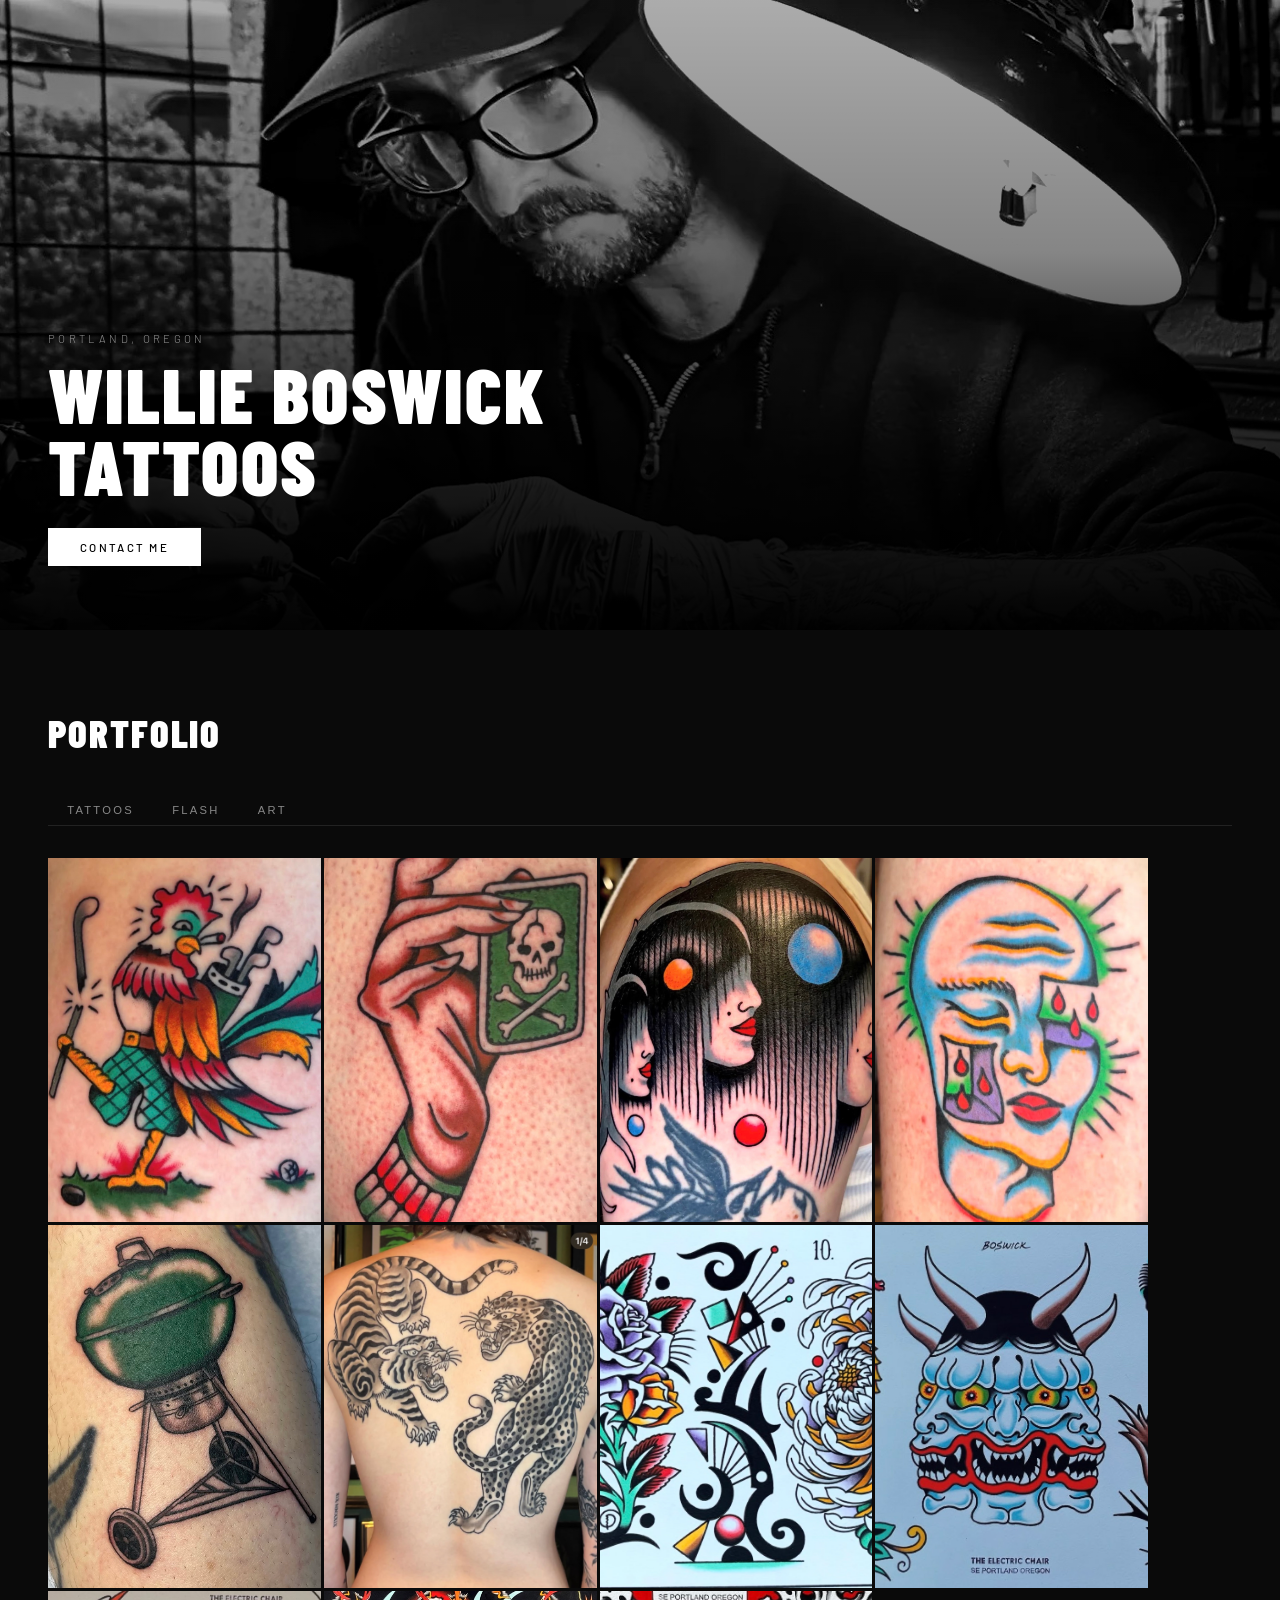
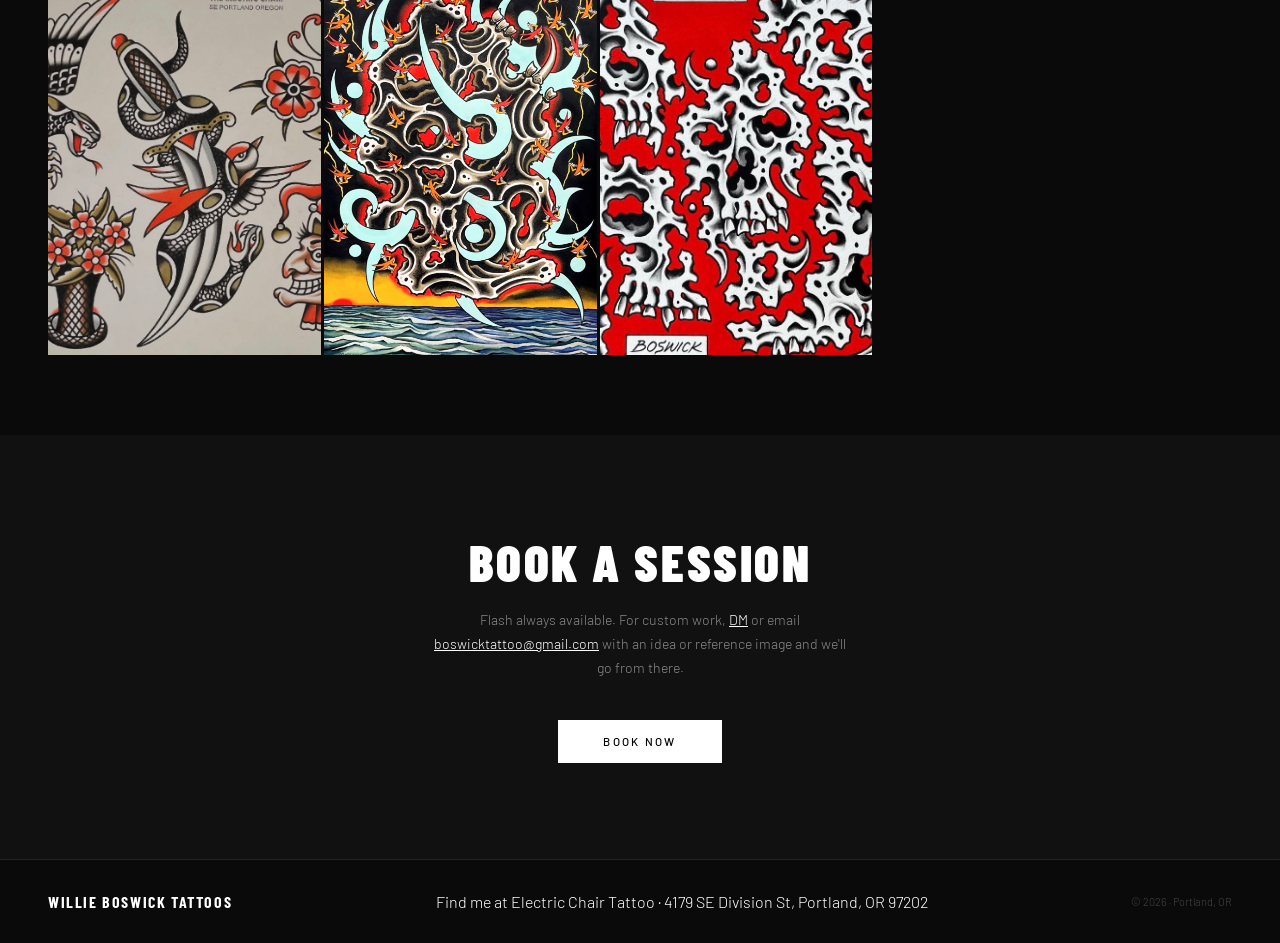
==== index.html @ 75aa9e8d "udpate" ====
<!DOCTYPE html>
<html lang="en">
<head>
  <meta charset="UTF-8"/>
  <meta name="viewport" content="width=device-width, initial-scale=1.0"/>
  <title>Willie Boswick Tattoos</title>
  <link href="https://fonts.googleapis.com/css2?family=Barlow+Condensed:wght@400;700;900&family=Barlow:wght@300;400;500&display=swap" rel="stylesheet"/>
  <link rel="stylesheet" href="css/style.css"/>
</head>
<body>

<!-- HERO -->
<section class="hero">
  <div class="hero-bg">
    <img src="images/hero.jpg" alt="Willie Boswick tattooing"/>
  </div>
  <div class="hero-content">
    <span class="hero-tag">Portland, Oregon</span>
    <h1 class="hero-title">Willie Boswick Tattoos</h1>
    <a href="#booking" class="hero-cta">Contact Me</a>
  </div>
</section>

<!-- GALLERY -->
<section class="gallery-section" id="art">
  <div class="gallery-header">
    <h2>Portfolio</h2>
  </div>
  <div class="gallery-tabs">
    <button class="tab">Tattoos</button>
    <button class="tab">Flash</button>
    <button class="tab">Art</button>
  </div>
  <div class="gallery-grid"></div>
</section>

<!-- BOOKING -->
<section class="booking" id="booking">
  <h2>Book a Session</h2>
  <p>Flash always available. For custom work, <a href="https://ig.me/m/electricchairportland">DM</a> or email <a href="mailto:boswicktattoo@gmail.com">boswicktattoo@gmail.com</a> with an idea or reference image and we'll go from there.</p>
  <a href="mailto:boswicktattoo@gmail.com" class="booking-cta">Book Now</a>
</section>

<footer>
  <div class="footer-logo">Willie Boswick Tattoos</div>
  <div class="footer-address">Find me at Electric Chair Tattoo · 4179 SE Division St, Portland, OR 97202</div>
  <div class="footer-copy">© 2026 · Portland, OR</div>
</footer>

<script src="js/main.js"></script>
</body>
</html>
---- css/style.css ----
*, *::before, *::after { box-sizing: border-box; margin: 0; padding: 0; }

:root {
  --black: #0a0a0a;
  --dark:  #111;
  --ash:   #222;
  --smoke: #888;
  --white: #fff;
}

html { scroll-behavior: smooth; }

body {
  background: var(--black);
  color: var(--white);
  font-family: 'Barlow', sans-serif;
  font-weight: 300;
  overflow-x: hidden;
}

/* HERO */
.hero {
  position: relative;
  height: 70vh; min-height: 580px;
  display: flex; align-items: flex-end;
  padding-bottom: 4rem;
}
.hero-bg { position: absolute; inset: 0; }
.hero-bg img {
  width: 100%; height: 100%; object-fit: cover; object-position: center 20%;
  filter: contrast(1.3) brightness(0.75);
}
.hero-bg::after {
  content: '';
  position: absolute; inset: 0;
  background: linear-gradient(to bottom, rgba(0,0,0,0.1) 0%, rgba(0,0,0,0.3) 40%, rgba(0,0,0,0.85) 75%, rgba(0,0,0,0.98) 100%);
}
.hero-content {
  position: relative; z-index: 2;
  width: 100%; padding: 0 3rem; text-align: left;
  max-width: 780px;
}
.hero-tag {
  font-size: 0.7rem; letter-spacing: 0.3em; text-transform: uppercase;
  color: rgba(255,255,255,0.55); margin-bottom: 0.75rem; display: block;
}
.hero-title {
  font-family: 'Barlow Condensed', sans-serif;
  font-size: clamp(2.5rem, 6vw, 5.5rem);
  font-weight: 900; text-transform: uppercase;
  letter-spacing: 0.03em; line-height: 0.95;
  color: #fff; margin-bottom: 1.6rem;
}
.hero-cta {
  display: inline-block;
  background: #fff; color: #000;
  text-decoration: none; padding: 0.75rem 2rem;
  font-size: 0.72rem; font-weight: 500; letter-spacing: 0.2em; text-transform: uppercase;
  transition: background 0.25s, color 0.25s;
}
.hero-cta:hover { background: var(--ash); color: #fff; }

/* PHOTO STRIP */
.strip {
  display: grid;
  grid-template-columns: repeat(4, 1fr);
  height: 320px; gap: 3px;
}
.strip-cell { overflow: hidden; position: relative; }
.strip-cell img {
  width: 100%; height: 100%; object-fit: cover;
  transition: transform 0.4s ease;
}
.strip-cell:hover img { transform: scale(1.05); }
.strip-cell .ph {
  width: 100%; height: 100%;
  background: var(--ash);
  display: flex; align-items: center; justify-content: center;
  font-size: 0.65rem; letter-spacing: 0.2em; text-transform: uppercase;
  color: var(--smoke);
}

/* ABOUT */
.about {
  display: grid; grid-template-columns: 1fr 1fr;
  min-height: 560px;
}
.about-img { overflow: hidden; }
.about-img img {
  width: 100%; height: 100%; object-fit: cover; object-position: center top;
  filter: contrast(1.2) brightness(0.9);
}
.about-text {
  background: var(--dark);
  padding: 5rem 4rem;
  display: flex; flex-direction: column; justify-content: center;
}
.about-label {
  font-size: 0.65rem; letter-spacing: 0.35em; text-transform: uppercase;
  color: var(--smoke); margin-bottom: 1.2rem;
}
.about-text h2 {
  font-family: 'Barlow Condensed', sans-serif;
  font-size: clamp(2rem, 3.5vw, 3rem);
  font-weight: 700; line-height: 1.1;
  color: #fff; margin-bottom: 1.5rem;
}
.about-text p {
  font-size: 0.9rem; color: var(--smoke); line-height: 1.8; margin-bottom: 2rem;
}
.about-cta {
  display: inline-block; align-self: flex-start;
  border: 1px solid rgba(255,255,255,0.4);
  color: #fff; text-decoration: none;
  padding: 0.75rem 1.8rem;
  font-size: 0.7rem; letter-spacing: 0.2em; text-transform: uppercase;
  transition: background 0.25s, color 0.25s;
}
.about-cta:hover { background: #fff; color: #000; }

/* GALLERY */
.gallery-section { padding: 5rem 3rem; background: var(--black); }
.gallery-header { margin-bottom: 2.5rem; }
.gallery-header h2 {
  font-family: 'Barlow Condensed', sans-serif;
  font-size: clamp(1.8rem, 3vw, 2.5rem);
  font-weight: 900; text-transform: uppercase; letter-spacing: 0.05em;
}
.gallery-tabs {
  display: flex; gap: 0; margin-bottom: 2rem;
  border-bottom: 1px solid var(--ash);
}
.tab {
  padding: 0.5rem 1.2rem;
  font-size: 0.7rem; letter-spacing: 0.2em; text-transform: uppercase;
  color: var(--smoke); cursor: pointer; background: none;
  border: none; border-bottom: 2px solid transparent;
  margin-bottom: -1px; transition: color 0.2s, border-color 0.2s;
}
.tab.active, .tab:hover { color: #fff; border-bottom-color: #fff; }
.gallery-grid {
  display: grid;
  grid-template-columns: repeat(auto-fill, minmax(240px, 1fr));
  gap: 3px; max-width: 1100px;
}
.gallery-card {
  aspect-ratio: 3/4; overflow: hidden; position: relative; cursor: pointer;
  background: var(--ash);
}
.gallery-card img { width: 100%; height: 100%; object-fit: cover; transition: transform 0.4s; }
.gallery-card:hover img { transform: scale(1.04); }
.gallery-card .ph {
  width: 100%; height: 100%; display: flex; align-items: center; justify-content: center;
  flex-direction: column; gap: 0.5rem; opacity: 0.2;
}
.gallery-card .ph span {
  font-size: 0.6rem; letter-spacing: 0.2em; text-transform: uppercase; color: var(--smoke);
}

/* BOOKING */
.booking { padding: 6rem 3rem; background: var(--dark); text-align: center; }
.booking h2 {
  font-family: 'Barlow Condensed', sans-serif;
  font-size: clamp(2rem, 4vw, 3.5rem);
  font-weight: 900; text-transform: uppercase; letter-spacing: 0.05em;
  margin-bottom: 1rem;
}
.booking p {
  font-size: 0.88rem; color: var(--smoke);
  max-width: 420px; margin: 0 auto 2.5rem; line-height: 1.7;
}
.booking-cta {
  display: inline-block; background: #fff; color: #000;
  text-decoration: none; padding: 0.9rem 2.8rem;
  font-size: 0.72rem; font-weight: 500; letter-spacing: 0.2em; text-transform: uppercase;
  transition: background 0.25s, color 0.25s;
}
.booking-cta:hover { background: var(--ash); color: #fff; }
.booking p a { color: var(--white); text-decoration: underline; }
.booking p a:hover { color: var(--smoke); }

/* FOOTER */
footer {
  background: var(--black); border-top: 1px solid var(--ash);
  padding: 2rem 3rem; display: flex; justify-content: space-between; align-items: center;
}
.footer-logo {
  font-family: 'Barlow Condensed', sans-serif;
  font-size: 1rem; font-weight: 700; text-transform: uppercase; letter-spacing: 0.1em;
}
.footer-copy { font-size: 0.68rem; color: #444; }

/* RESPONSIVE */
@media (max-width: 768px) {
  .hero-content { padding: 0 1.5rem; }
  .strip { grid-template-columns: repeat(2, 1fr); height: 260px; }
  .about { grid-template-columns: 1fr; }
  .about-img { height: 300px; }
  .about-text { padding: 3rem 1.5rem; }
  .gallery-section { padding: 3rem 1.5rem; }
  .booking { padding: 4rem 1.5rem; }
  footer { flex-direction: column; gap: 1rem; text-align: center; }
}
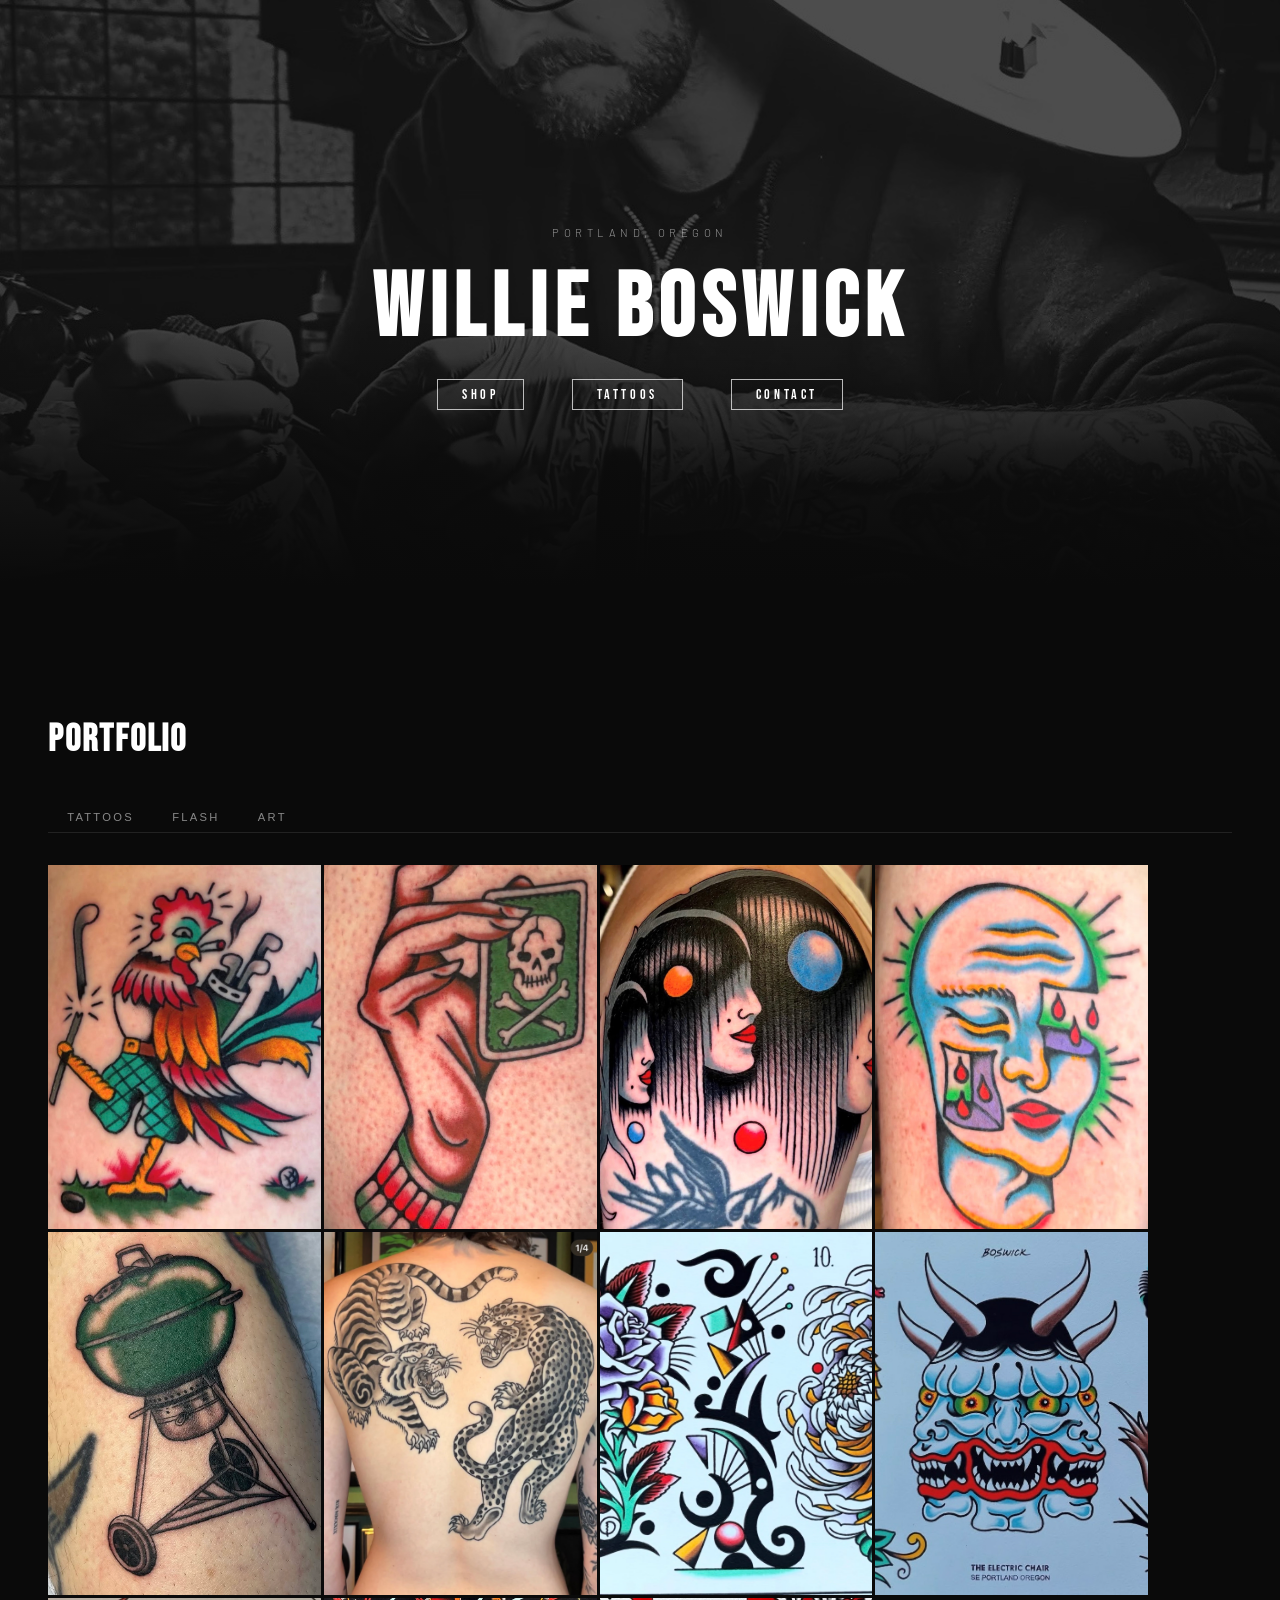
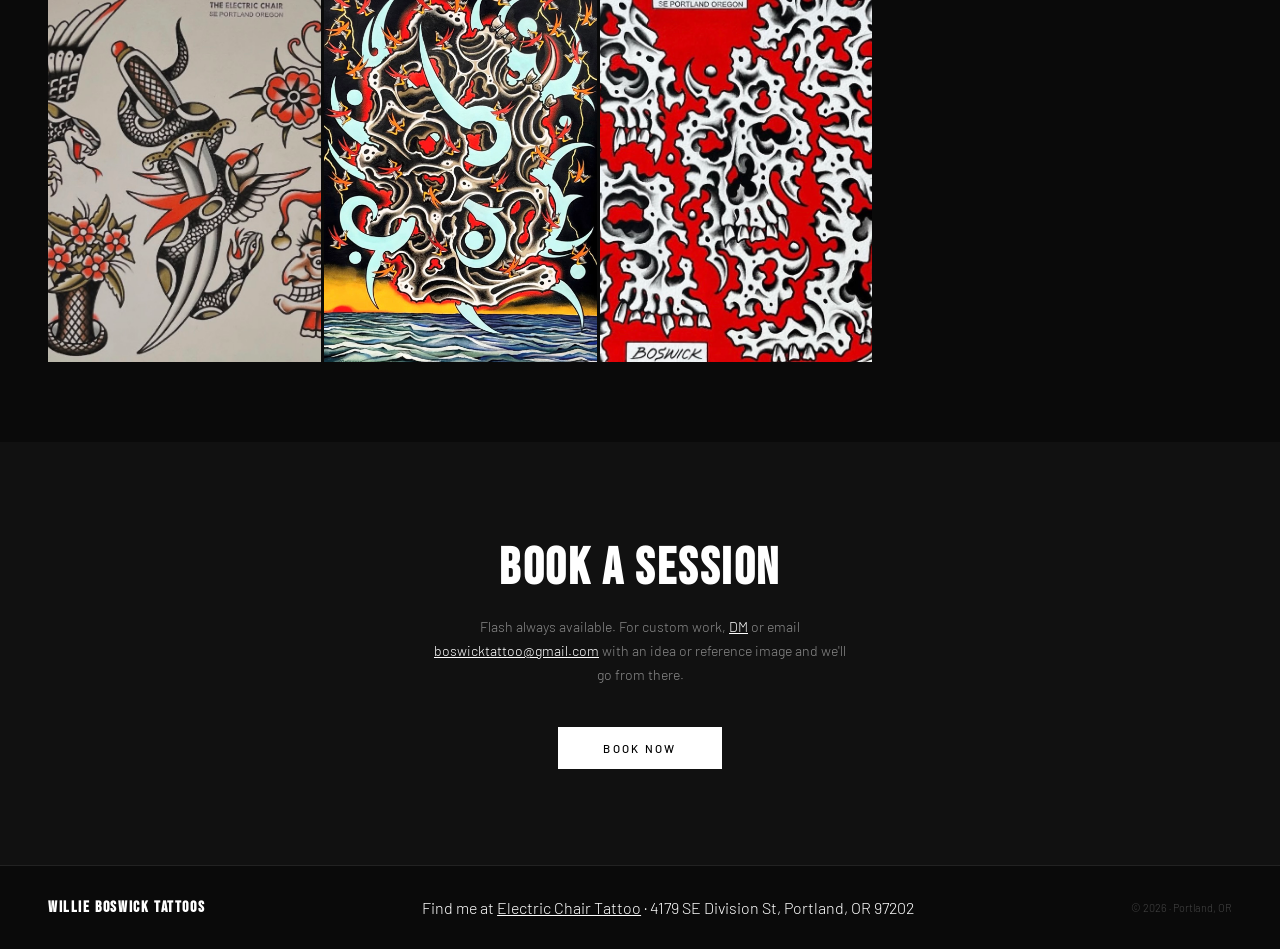
==== commit c39fbd2a: "Updates" ====
--- a/index.html
+++ b/index.html
@@ -4,21 +4,26 @@
   <meta charset="UTF-8"/>
   <meta name="viewport" content="width=device-width, initial-scale=1.0"/>
   <title>Willie Boswick Tattoos</title>
-  <link href="https://fonts.googleapis.com/css2?family=Barlow+Condensed:wght@400;700;900&family=Barlow:wght@300;400;500&display=swap" rel="stylesheet"/>
+<link href="https://fonts.googleapis.com/css2?family=Bebas+Neue&family=Barlow:wght@300;400;500&display=swap" rel="stylesheet"/>
   <link rel="stylesheet" href="css/style.css"/>
+<link href="https://fonts.googleapis.com/css2?family=Big+Shoulders+Display:wght@700;900&family=Barlow:wght@300;400;500&display=swap" rel="stylesheet"/>
 </head>
 <body>
 
 <!-- HERO -->
 <section class="hero">
   <div class="hero-bg">
-    <img src="images/hero.jpg" alt="Willie Boswick tattooing"/>
+    <img src="images/hero2.jpg" alt="Willie Boswick tattooing"/>
   </div>
-  <div class="hero-content">
-    <span class="hero-tag">Portland, Oregon</span>
-    <h1 class="hero-title">Willie Boswick Tattoos</h1>
-    <a href="#booking" class="hero-cta">Contact Me</a>
-  </div>
+<div class="hero-content">
+  <span class="hero-tag">Portland, Oregon</span>
+  <h1 class="hero-title">WILLIE BOSWICK</h1>
+<div class="hero-buttons">
+  <a href="#shop" class="hero-cta">Shop</a>
+  <a href="#art" class="hero-cta">Tattoos</a>
+  <a href="#booking" class="hero-cta">Contact</a>
+</div>
+</div>
 </section>
 
 <!-- GALLERY -->
@@ -37,13 +42,13 @@
 <!-- BOOKING -->
 <section class="booking" id="booking">
   <h2>Book a Session</h2>
-  <p>Flash always available. For custom work, <a href="https://ig.me/m/electricchairportland">DM</a> or email <a href="mailto:boswicktattoo@gmail.com">boswicktattoo@gmail.com</a> with an idea or reference image and we'll go from there.</p>
+  <p>Flash always available. For custom work, <a href="https://ig.me/m/wboswick">DM</a> or email <a href="mailto:boswicktattoo@gmail.com">boswicktattoo@gmail.com</a> with an idea or reference image and we'll go from there.</p>
   <a href="mailto:boswicktattoo@gmail.com" class="booking-cta">Book Now</a>
 </section>
 
 <footer>
   <div class="footer-logo">Willie Boswick Tattoos</div>
-  <div class="footer-address">Find me at Electric Chair Tattoo · 4179 SE Division St, Portland, OR 97202</div>
+  <div class="footer-address">Find me at <a href="https://www.electricchairportland.com">Electric Chair Tattoo</a> · 4179 SE Division St, Portland, OR 97202</div>
   <div class="footer-copy">© 2026 · Portland, OR</div>
 </footer>
 
--- a/css/style.css
+++ b/css/style.css
@@ -21,45 +21,68 @@
 /* HERO */
 .hero {
   position: relative;
-  height: 70vh; min-height: 580px;
-  display: flex; align-items: flex-end;
-  padding-bottom: 4rem;
-}
-.hero-bg { position: absolute; inset: 0; }
+  height: auto;
+  min-height: unset;
+  display: flex;
+  align-items: center;
+  justify-content: center;
+}
+.hero-bg {
+  position: relative;
+  width: 100%;
+}
 .hero-bg img {
-  width: 100%; height: 100%; object-fit: cover; object-position: center 20%;
-  filter: contrast(1.3) brightness(0.75);
+  width: 100%;
+  height: auto;
+  object-fit: unset;
+  display: block;
+  filter: contrast(.75) brightness(0.35);
 }
 .hero-bg::after {
   content: '';
   position: absolute; inset: 0;
-  background: linear-gradient(to bottom, rgba(0,0,0,0.1) 0%, rgba(0,0,0,0.3) 40%, rgba(0,0,0,0.85) 75%, rgba(0,0,0,0.98) 100%);
+  background: linear-gradient(to bottom, rgba(10,10,10,0) 50%, rgba(10,10,10,0.8) 75%, rgba(10,10,10,1) 92%);
 }
 .hero-content {
-  position: relative; z-index: 2;
-  width: 100%; padding: 0 3rem; text-align: left;
-  max-width: 780px;
+  position: absolute;
+  z-index: 2;
+  width: 100%;
+  text-align: center;
+  padding: 0 2rem;
+  background: none;
 }
 .hero-tag {
-  font-size: 0.7rem; letter-spacing: 0.3em; text-transform: uppercase;
-  color: rgba(255,255,255,0.55); margin-bottom: 0.75rem; display: block;
+  font-size: 0.7rem; letter-spacing: 0.4em; text-transform: uppercase;
+  color: rgba(255,255,255,0.55); margin-bottom: 1rem; display: block;
 }
 .hero-title {
-  font-family: 'Barlow Condensed', sans-serif;
-  font-size: clamp(2.5rem, 6vw, 5.5rem);
-  font-weight: 900; text-transform: uppercase;
-  letter-spacing: 0.03em; line-height: 0.95;
-  color: #fff; margin-bottom: 1.6rem;
+  font-family: 'Bebas Neue', sans-serif;
+  font-weight: 900;
+  font-size: clamp(2.75rem, 7vw, 7rem);
+  letter-spacing: 0.08em;
+  color: #fff;
+  margin-bottom: 1rem;
+}
+
+.hero-buttons {
+  display: flex; gap: 3rem; justify-content: center;
 }
 .hero-cta {
   display: inline-block;
-  background: #fff; color: #000;
-  text-decoration: none; padding: 0.75rem 2rem;
-  font-size: 0.72rem; font-weight: 500; letter-spacing: 0.2em; text-transform: uppercase;
+  background: transparent;
+  color: #fff;
+  border: 1px solid rgba(255,255,255,0.7);
+  text-decoration: none;
+  padding: 0.35rem 1.5rem;
+  font-family: 'Bebas Neue', sans-serif;
+  font-size: 0.9rem;
+  letter-spacing: 0.25em;
   transition: background 0.25s, color 0.25s;
 }
-.hero-cta:hover { background: var(--ash); color: #fff; }
-
+.hero-cta:hover {
+  background: #fff;
+  color: #000;
+}
 /* PHOTO STRIP */
 .strip {
   display: grid;
@@ -100,7 +123,7 @@
   color: var(--smoke); margin-bottom: 1.2rem;
 }
 .about-text h2 {
-  font-family: 'Barlow Condensed', sans-serif;
+  font-family: 'Bebas Neue', sans-serif;
   font-size: clamp(2rem, 3.5vw, 3rem);
   font-weight: 700; line-height: 1.1;
   color: #fff; margin-bottom: 1.5rem;
@@ -122,9 +145,9 @@
 .gallery-section { padding: 5rem 3rem; background: var(--black); }
 .gallery-header { margin-bottom: 2.5rem; }
 .gallery-header h2 {
-  font-family: 'Barlow Condensed', sans-serif;
+  font-family: 'Bebas Neue', sans-serif;
   font-size: clamp(1.8rem, 3vw, 2.5rem);
-  font-weight: 900; text-transform: uppercase; letter-spacing: 0.05em;
+letter-spacing: 0.05em;
 }
 .gallery-tabs {
   display: flex; gap: 0; margin-bottom: 2rem;
@@ -160,9 +183,9 @@
 /* BOOKING */
 .booking { padding: 6rem 3rem; background: var(--dark); text-align: center; }
 .booking h2 {
-  font-family: 'Barlow Condensed', sans-serif;
+  font-family: 'Bebas Neue', sans-serif;
   font-size: clamp(2rem, 4vw, 3.5rem);
-  font-weight: 900; text-transform: uppercase; letter-spacing: 0.05em;
+letter-spacing: 0.05em;
   margin-bottom: 1rem;
 }
 .booking p {
@@ -185,11 +208,11 @@
   padding: 2rem 3rem; display: flex; justify-content: space-between; align-items: center;
 }
 .footer-logo {
-  font-family: 'Barlow Condensed', sans-serif;
+  font-family: 'Bebas Neue', sans-serif;
   font-size: 1rem; font-weight: 700; text-transform: uppercase; letter-spacing: 0.1em;
 }
 .footer-copy { font-size: 0.68rem; color: #444; }
-
+a { color: var(--white); text-decoration: underline; }
 /* RESPONSIVE */
 @media (max-width: 768px) {
   .hero-content { padding: 0 1.5rem; }
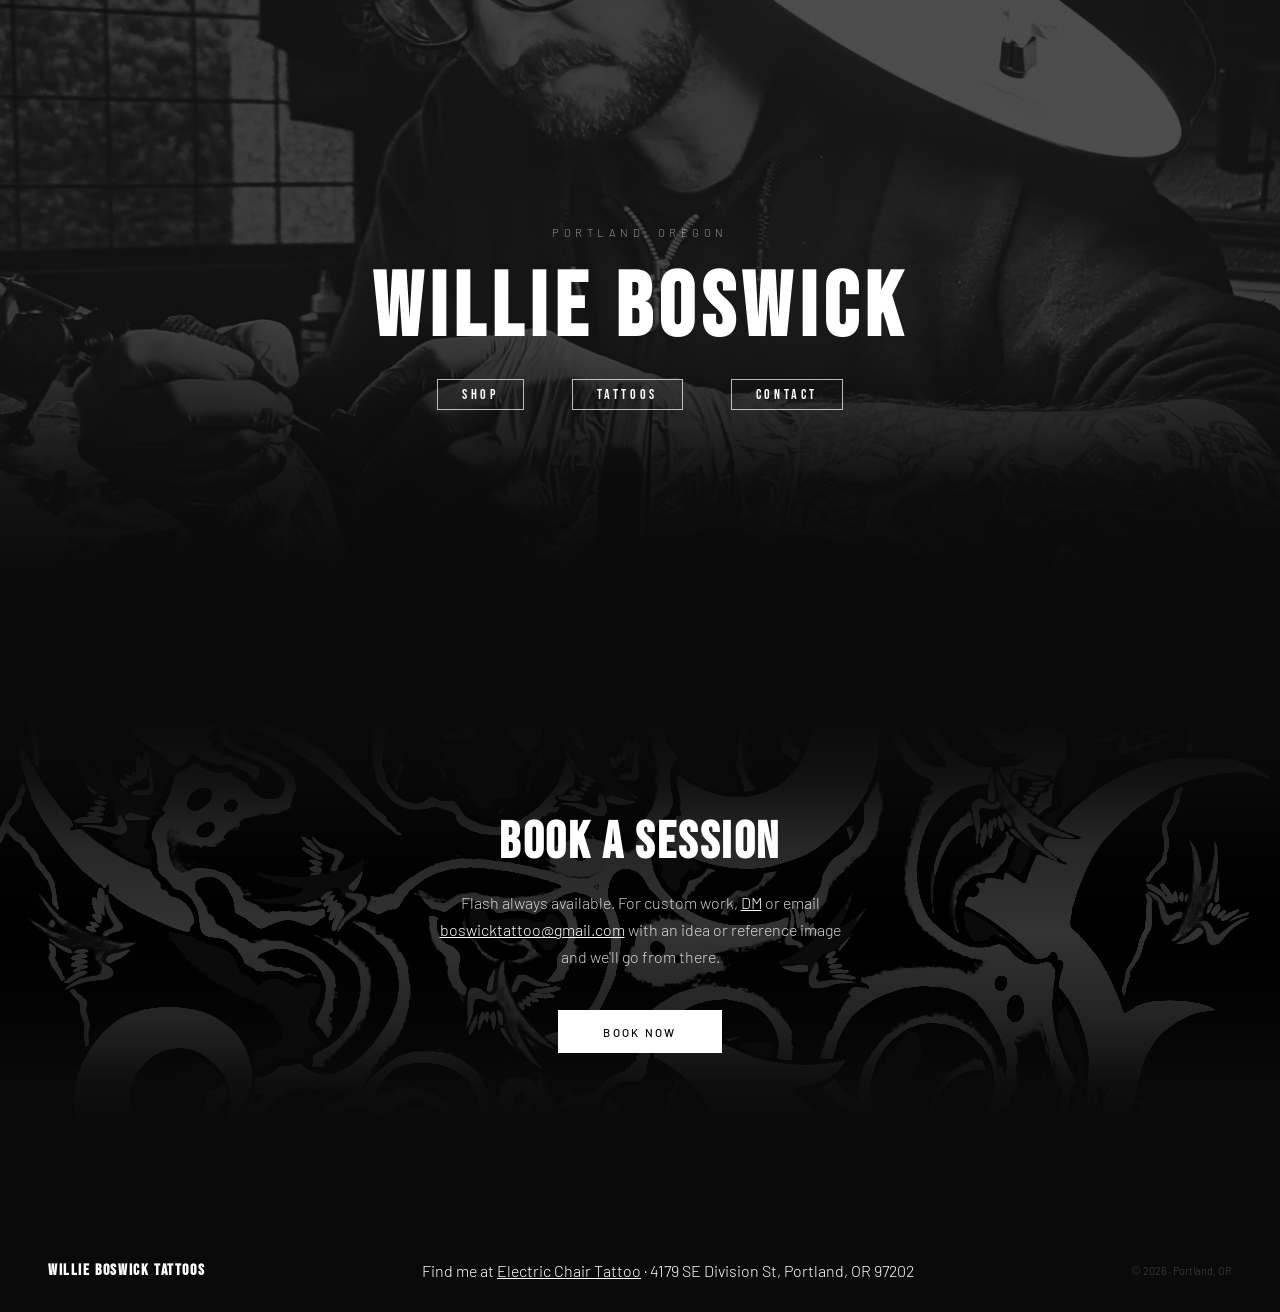
==== commit 44b174a2: "Updates" ====
--- a/index.html
+++ b/index.html
@@ -4,45 +4,31 @@
   <meta charset="UTF-8"/>
   <meta name="viewport" content="width=device-width, initial-scale=1.0"/>
   <title>Willie Boswick Tattoos</title>
-<link href="https://fonts.googleapis.com/css2?family=Bebas+Neue&family=Barlow:wght@300;400;500&display=swap" rel="stylesheet"/>
+  <link href="https://fonts.googleapis.com/css2?family=Bebas+Neue&family=Barlow:wght@300;400;500&display=swap" rel="stylesheet"/>
   <link rel="stylesheet" href="css/style.css"/>
-<link href="https://fonts.googleapis.com/css2?family=Big+Shoulders+Display:wght@700;900&family=Barlow:wght@300;400;500&display=swap" rel="stylesheet"/>
 </head>
 <body>
 
 <!-- HERO -->
 <section class="hero">
   <div class="hero-bg">
-    <img src="images/hero2.jpg" alt="Willie Boswick tattooing"/>
+<img src="images/hero2.jpg" alt="Willie Boswick tattooing a client"/>
   </div>
-<div class="hero-content">
-  <span class="hero-tag">Portland, Oregon</span>
-  <h1 class="hero-title">WILLIE BOSWICK</h1>
-<div class="hero-buttons">
-  <a href="#shop" class="hero-cta">Shop</a>
-  <a href="#art" class="hero-cta">Tattoos</a>
-  <a href="#booking" class="hero-cta">Contact</a>
-</div>
-</div>
-</section>
-
-<!-- GALLERY -->
-<section class="gallery-section" id="art">
-  <div class="gallery-header">
-    <h2>Portfolio</h2>
+  <div class="hero-content">
+    <span class="hero-tag">Portland, Oregon</span>
+    <h1 class="hero-title">WILLIE BOSWICK</h1>
+    <div class="hero-buttons">
+      <a href="shop.html" class="hero-cta">Shop</a>
+      <a href="tattoos.html" class="hero-cta">Tattoos</a>
+      <a href="#booking" class="hero-cta">Contact</a>
+    </div>
   </div>
-  <div class="gallery-tabs">
-    <button class="tab">Tattoos</button>
-    <button class="tab">Flash</button>
-    <button class="tab">Art</button>
-  </div>
-  <div class="gallery-grid"></div>
 </section>
 
 <!-- BOOKING -->
 <section class="booking" id="booking">
   <h2>Book a Session</h2>
-  <p>Flash always available. For custom work, <a href="https://ig.me/m/wboswick">DM</a> or email <a href="mailto:boswicktattoo@gmail.com">boswicktattoo@gmail.com</a> with an idea or reference image and we'll go from there.</p>
+  <p>Flash always available. For custom work, <a href="https://ig.me/m/wboswick" aria-label="DM on Instagram">DM</a> or email <a href="mailto:boswicktattoo@gmail.com">boswicktattoo@gmail.com</a> with an idea or reference image and we'll go from there.</p>
   <a href="mailto:boswicktattoo@gmail.com" class="booking-cta">Book Now</a>
 </section>
 
--- a/css/style.css
+++ b/css/style.css
@@ -155,7 +155,7 @@
 }
 .tab {
   padding: 0.5rem 1.2rem;
-  font-size: 0.7rem; letter-spacing: 0.2em; text-transform: uppercase;
+  font-size: 2rem; letter-spacing: 0.2em; text-transform: uppercase;
   color: var(--smoke); cursor: pointer; background: none;
   border: none; border-bottom: 2px solid transparent;
   margin-bottom: -1px; transition: color 0.2s, border-color 0.2s;
@@ -181,7 +181,32 @@
 }
 
 /* BOOKING */
-.booking { padding: 6rem 3rem; background: var(--dark); text-align: center; }
+.booking {
+  margin-top: 5rem;
+  margin-bottom: 5rem;
+  padding: 6rem 3rem;
+  text-align: center;
+  position: relative;
+}
+.booking::after {
+  content: '';
+  position: absolute; inset: 0;
+background: url('../images/art/art1.jpg') center center / cover no-repeat;
+  filter: contrast(10) brightness(0.2) saturate(0);
+  z-index: 0;
+}
+.booking::before {
+  content: '';
+  position: absolute; inset: 0;
+  z-index: 1;
+  background: linear-gradient(to bottom, rgba(10,10,10,1) 0%, rgba(10,10,10,0.8) 15%, rgba(10,10,10,0.3) 30%, rgba(10,10,10,0) 50%, rgba(10,10,10,0.4) 70%, rgba(10,10,10,0.9) 85%, rgba(10,10,10,1) 95%);
+}
+.booking h2,
+.booking p,
+.booking a {
+  position: relative;
+  z-index: 2;
+}
 .booking h2 {
   font-family: 'Bebas Neue', sans-serif;
   font-size: clamp(2rem, 4vw, 3.5rem);
@@ -189,7 +214,7 @@
   margin-bottom: 1rem;
 }
 .booking p {
-  font-size: 0.88rem; color: var(--smoke);
+  font-size: 1rem;  color: rgba(255,255,255,0.8);
   max-width: 420px; margin: 0 auto 2.5rem; line-height: 1.7;
 }
 .booking-cta {
@@ -204,7 +229,7 @@
 
 /* FOOTER */
 footer {
-  background: var(--black); border-top: 1px solid var(--ash);
+  background: var(--black);
   padding: 2rem 3rem; display: flex; justify-content: space-between; align-items: center;
 }
 .footer-logo {
@@ -223,4 +248,93 @@
   .gallery-section { padding: 3rem 1.5rem; }
   .booking { padding: 4rem 1.5rem; }
   footer { flex-direction: column; gap: 1rem; text-align: center; }
-}+}
+
+.page-nav {
+  display: flex;
+  justify-content: space-between;
+  align-items: center;
+  padding: 1.5rem 3rem;
+  background: var(--black);
+  border-bottom: 1px solid var(--ash);
+}
+.nav-logo {
+  font-family: 'Bebas Neue', sans-serif;
+  font-size: 1.2rem;
+  letter-spacing: 0.1em;
+  color: #fff;
+  text-decoration: none;
+}
+.nav-links {
+  display: flex;
+  gap: 2rem;
+}
+.nav-links a {
+  font-size: 0.7rem;
+  letter-spacing: 0.2em;
+  text-transform: uppercase;
+  color: var(--smoke);
+  text-decoration: none;
+  transition: color 0.2s;
+}
+.nav-links a:hover { color: #fff; }
+.shop-section { padding: 5rem 3rem; background: var(--black); }
+.shop-header { margin-bottom: 2.5rem; }
+.shop-header h2 {
+  font-family: 'Bebas Neue', sans-serif;
+  font-size: clamp(1.8rem, 3vw, 2.5rem);
+  letter-spacing: 0.05em;
+}
+.shop-grid {
+  display: grid;
+  grid-template-columns: repeat(auto-fill, minmax(240px, 1fr));
+  gap: 2rem; max-width: 1100px;
+}
+.shop-card {
+  cursor: pointer; background: var(--ash);
+  transition: transform 0.2s;
+}
+.shop-card:hover { transform: translateY(-4px); }
+.shop-img { aspect-ratio: 1/1; overflow: hidden; }
+.shop-img img { width: 100%; height: 100%; object-fit: cover; transition: transform 0.4s; }
+.shop-card:hover .shop-img img { transform: scale(1.04); }
+.shop-info {
+  padding: 1rem;
+  display: flex; justify-content: space-between; align-items: center;
+}
+.shop-name { font-size: 0.85rem; color: #fff; }
+.shop-price { font-size: 0.85rem; color: var(--smoke); }
+
+/* MODAL */
+.modal-overlay {
+  display: none;
+  position: fixed; inset: 0;
+  background: rgba(0,0,0,0.85);
+  z-index: 100;
+  align-items: center; justify-content: center;
+}
+.modal-box {
+  background: var(--dark);
+  max-width: 500px; width: 90%;
+  position: relative;
+}
+.modal-close {
+  position: absolute; top: 1rem; right: 1rem;
+  background: none; border: none; color: #fff;
+  font-size: 1rem; cursor: pointer;
+}
+.modal-img { width: 100%; display: block; }
+.modal-details { padding: 1.5rem; }
+.modal-details h3 {
+  font-family: 'Bebas Neue', sans-serif;
+  font-size: 1.5rem; letter-spacing: 0.05em;
+  margin-bottom: 0.5rem;
+}
+.modal-details p { color: var(--smoke); font-size: 0.9rem; margin-bottom: 1.5rem; }
+.modal-buy {
+  display: inline-block; background: #fff; color: #000;
+  text-decoration: none; padding: 0.6rem 2rem;
+  font-size: 0.72rem; font-weight: 500; letter-spacing: 0.2em; text-transform: uppercase;
+  transition: background 0.25s, color 0.25s;
+}
+.modal-buy:hover { background: var(--ash); color: #fff; }
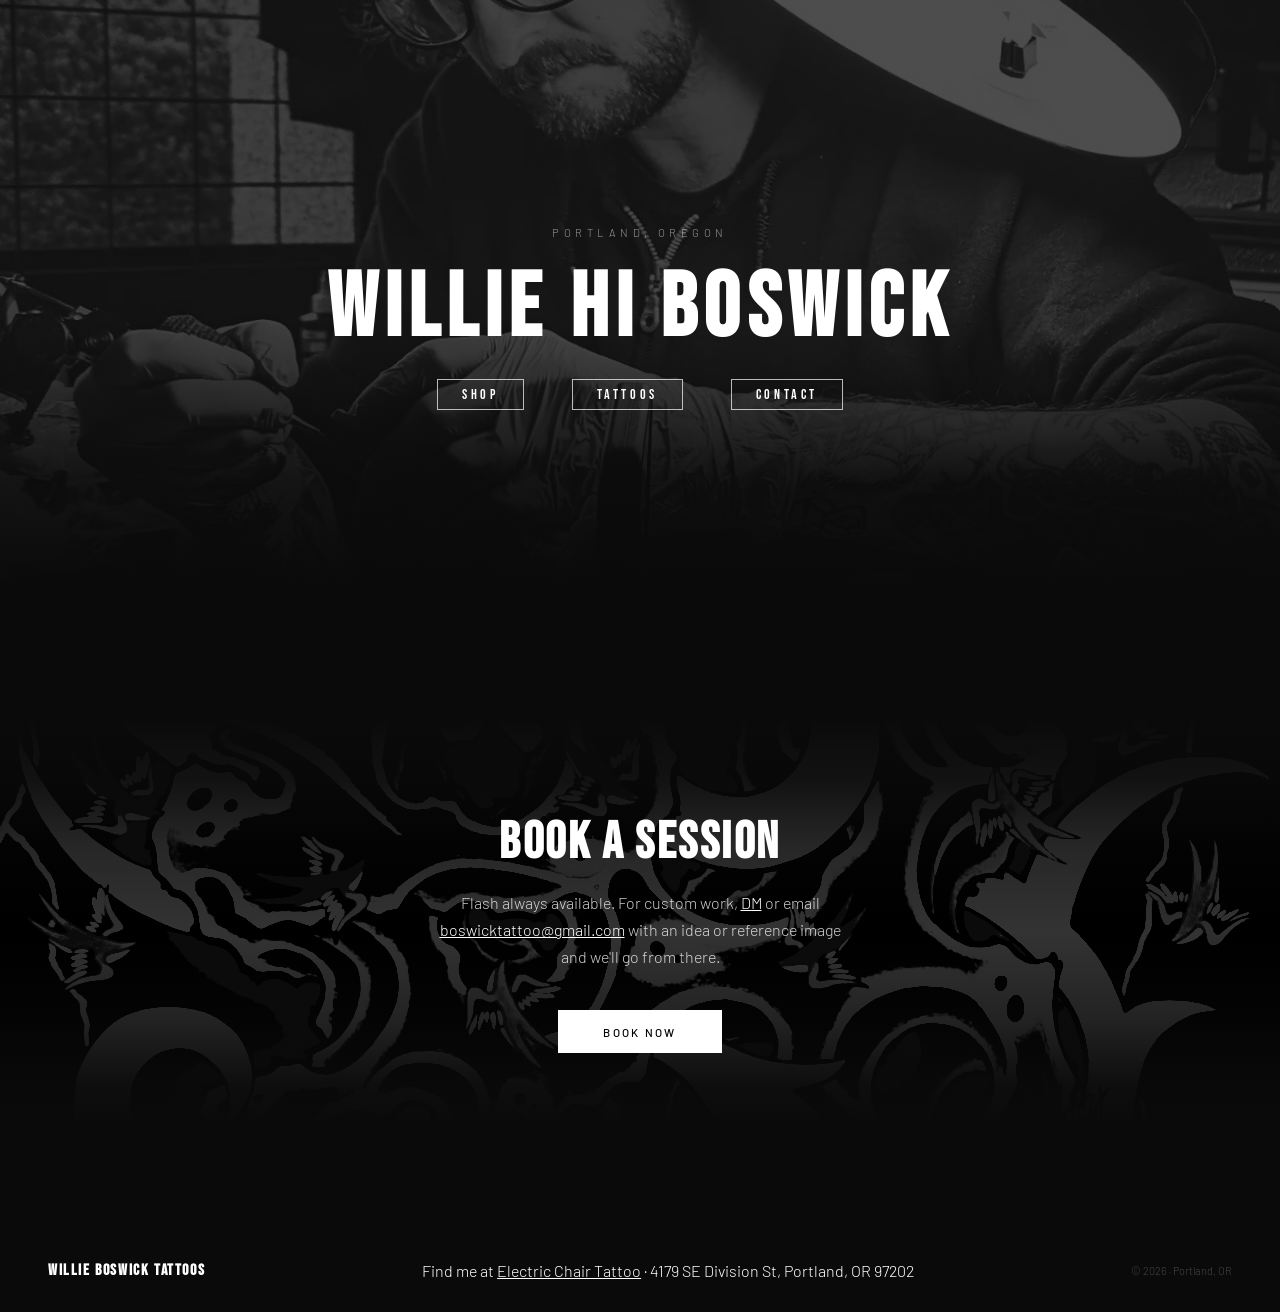
==== commit 3576524f: "update" ====
--- a/index.html
+++ b/index.html
@@ -16,7 +16,7 @@
   </div>
   <div class="hero-content">
     <span class="hero-tag">Portland, Oregon</span>
-    <h1 class="hero-title">WILLIE BOSWICK</h1>
+    <h1 class="hero-title">WILLIE hi BOSWICK</h1>
     <div class="hero-buttons">
       <a href="shop.html" class="hero-cta">Shop</a>
       <a href="tattoos.html" class="hero-cta">Tattoos</a>
--- a/css/style.css
+++ b/css/style.css
@@ -240,14 +240,29 @@
 a { color: var(--white); text-decoration: underline; }
 /* RESPONSIVE */
 @media (max-width: 768px) {
-  .hero-content { padding: 0 1.5rem; }
+ .hero-content { padding: 0 1.5rem; padding-top:10rem }
   .strip { grid-template-columns: repeat(2, 1fr); height: 260px; }
   .about { grid-template-columns: 1fr; }
   .about-img { height: 300px; }
   .about-text { padding: 3rem 1.5rem; }
   .gallery-section { padding: 3rem 1.5rem; }
-  .booking { padding: 4rem 1.5rem; }
+  .booking { padding: 4rem 1.5rem;margin-bottom:1rem;margin-top:1rem;} 
   footer { flex-direction: column; gap: 1rem; text-align: center; }
+    .hero-bg img {
+    min-height: 80vh;
+    object-fit: cover;
+  }
+    .hero-bg::after {
+    background: linear-gradient(to bottom, rgba(10,10,10,0) 70%, rgba(10,10,10,0.8) 88%, rgba(10,10,10,1) 98%);
+  }
+    .hero-buttons {
+    flex-direction: column;
+    align-items: center;
+    gap: 1rem;
+  }
+  .booking {
+    padding: 8rem 1.5rem;
+  }
 }
 
 .page-nav {
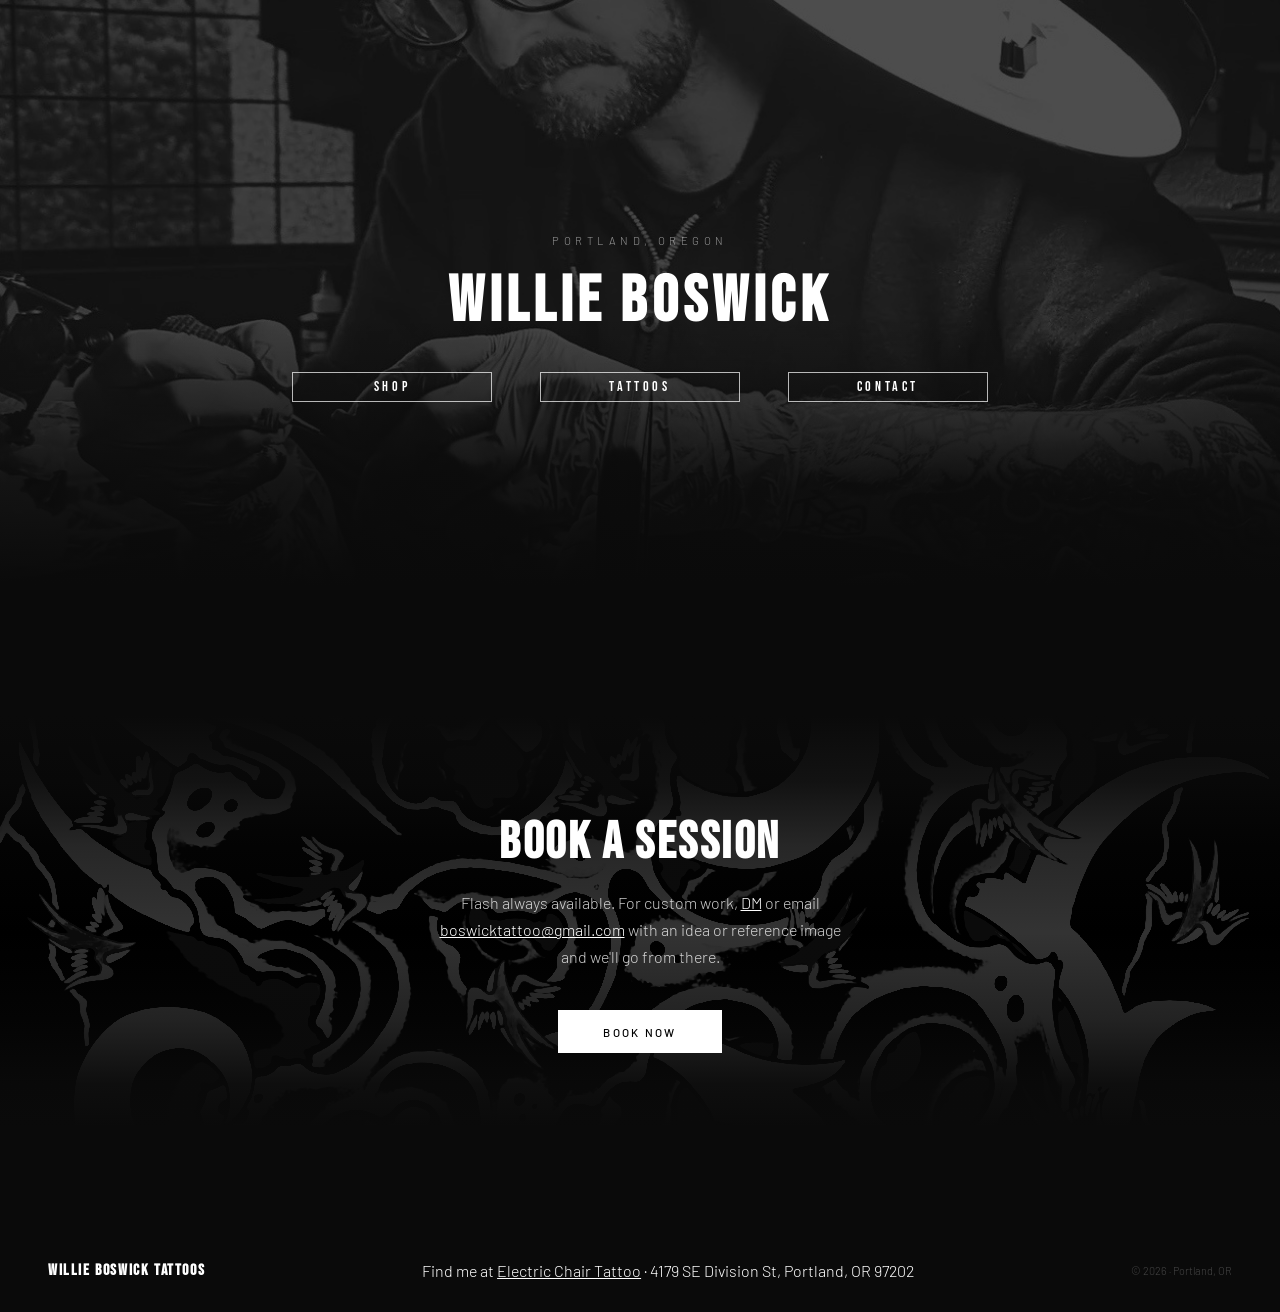
==== commit b88edd10: "updates" ====
--- a/index.html
+++ b/index.html
@@ -16,7 +16,7 @@
   </div>
   <div class="hero-content">
     <span class="hero-tag">Portland, Oregon</span>
-    <h1 class="hero-title">WILLIE hi BOSWICK</h1>
+    <h1 class="hero-title">WILLIE BOSWICK</h1>
     <div class="hero-buttons">
       <a href="shop.html" class="hero-cta">Shop</a>
       <a href="tattoos.html" class="hero-cta">Tattoos</a>
--- a/css/style.css
+++ b/css/style.css
@@ -58,10 +58,10 @@
 .hero-title {
   font-family: 'Bebas Neue', sans-serif;
   font-weight: 900;
-  font-size: clamp(2.75rem, 7vw, 7rem);
+  font-size: clamp(4rem, 5vw, 7rem);
   letter-spacing: 0.08em;
   color: #fff;
-  margin-bottom: 1rem;
+  margin-bottom: 2rem;
 }
 
 .hero-buttons {
@@ -77,6 +77,8 @@
   font-family: 'Bebas Neue', sans-serif;
   font-size: 0.9rem;
   letter-spacing: 0.25em;
+    width: 200px;
+
   transition: background 0.25s, color 0.25s;
 }
 .hero-cta:hover {
@@ -263,6 +265,22 @@
   .booking {
     padding: 8rem 1.5rem;
   }
+  .gallery-tabs {
+    display: flex;
+    flex-direction: column;
+  }
+  .tab {
+    flex: 1;
+    width: 100%;
+    box-sizing: border-box;
+    font-size: 1.2rem;
+    padding: 0.8rem 1.2rem;
+    text-align: center;
+  }
+    .hero-cta {
+    width: 200px;
+    text-align: center;
+  }
 }
 
 .page-nav {
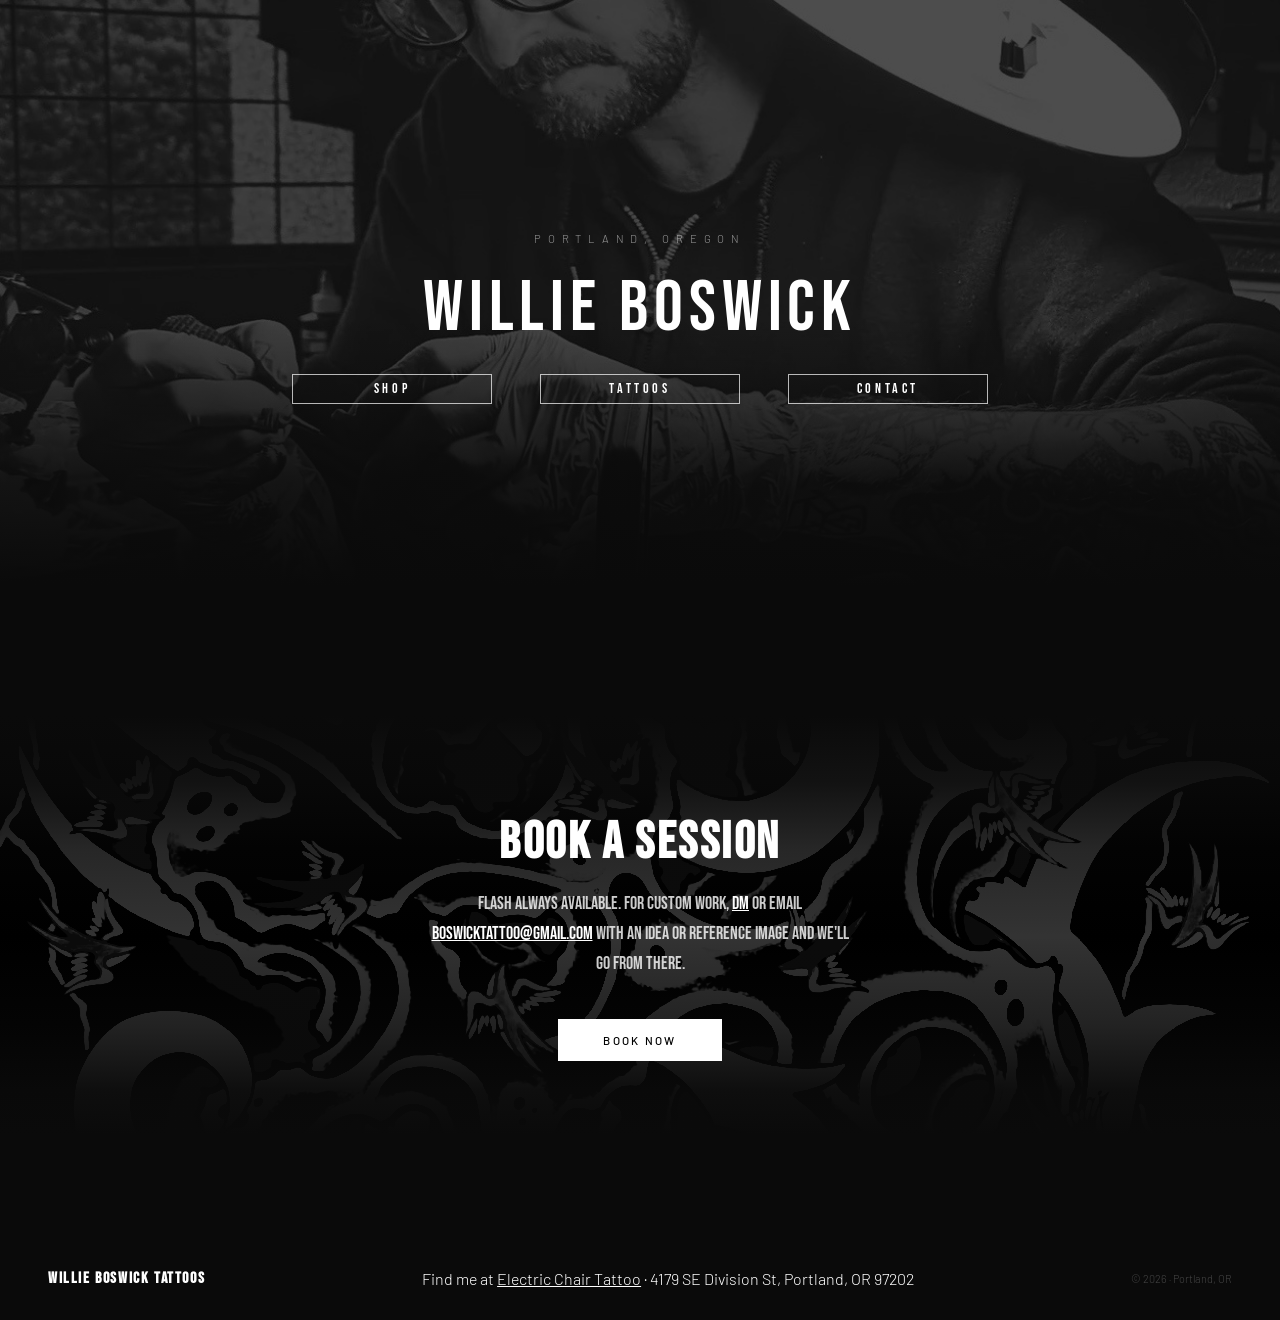
==== commit 6bdd4c47: "updates" ====
--- a/index.html
+++ b/index.html
@@ -12,7 +12,7 @@
 <!-- HERO -->
 <section class="hero">
   <div class="hero-bg">
-<img src="images/hero2.jpg" alt="Willie Boswick tattooing a client"/>
+<img src="images/site/hero2.jpg" alt="Willie Boswick tattooing a client"/>
   </div>
   <div class="hero-content">
     <span class="hero-tag">Portland, Oregon</span>
--- a/css/style.css
+++ b/css/style.css
@@ -52,13 +52,14 @@
   background: none;
 }
 .hero-tag {
-  font-size: 0.7rem; letter-spacing: 0.4em; text-transform: uppercase;
-  color: rgba(255,255,255,0.55); margin-bottom: 1rem; display: block;
+  font-size: 0.7rem; letter-spacing: 0.6em; text-transform: uppercase;
+  color: rgba(255,255,255,0.55); margin-bottom: 2rem; display: block;
 }
 .hero-title {
   font-family: 'Bebas Neue', sans-serif;
-  font-weight: 900;
-  font-size: clamp(4rem, 5vw, 7rem);
+  font-weight: 400;
+  line-height: 0.9;
+  font-size: clamp(4.5rem, 5vw, 9rem);
   letter-spacing: 0.08em;
   color: #fff;
   margin-bottom: 2rem;
@@ -193,7 +194,7 @@
 .booking::after {
   content: '';
   position: absolute; inset: 0;
-background: url('../images/art/art1.jpg') center center / cover no-repeat;
+background: url('../images/site/art1.jpg') center center / cover no-repeat;
   filter: contrast(10) brightness(0.2) saturate(0);
   z-index: 0;
 }
@@ -216,7 +217,9 @@
   margin-bottom: 1rem;
 }
 .booking p {
-  font-size: 1rem;  color: rgba(255,255,255,0.8);
+  font-family: 'Bebas Neue', sans-serif;
+  font-size: 1.1rem;  color: rgba(255,255,255,0.8);
+  font-weight: 400;
   max-width: 420px; margin: 0 auto 2.5rem; line-height: 1.7;
 }
 .booking-cta {
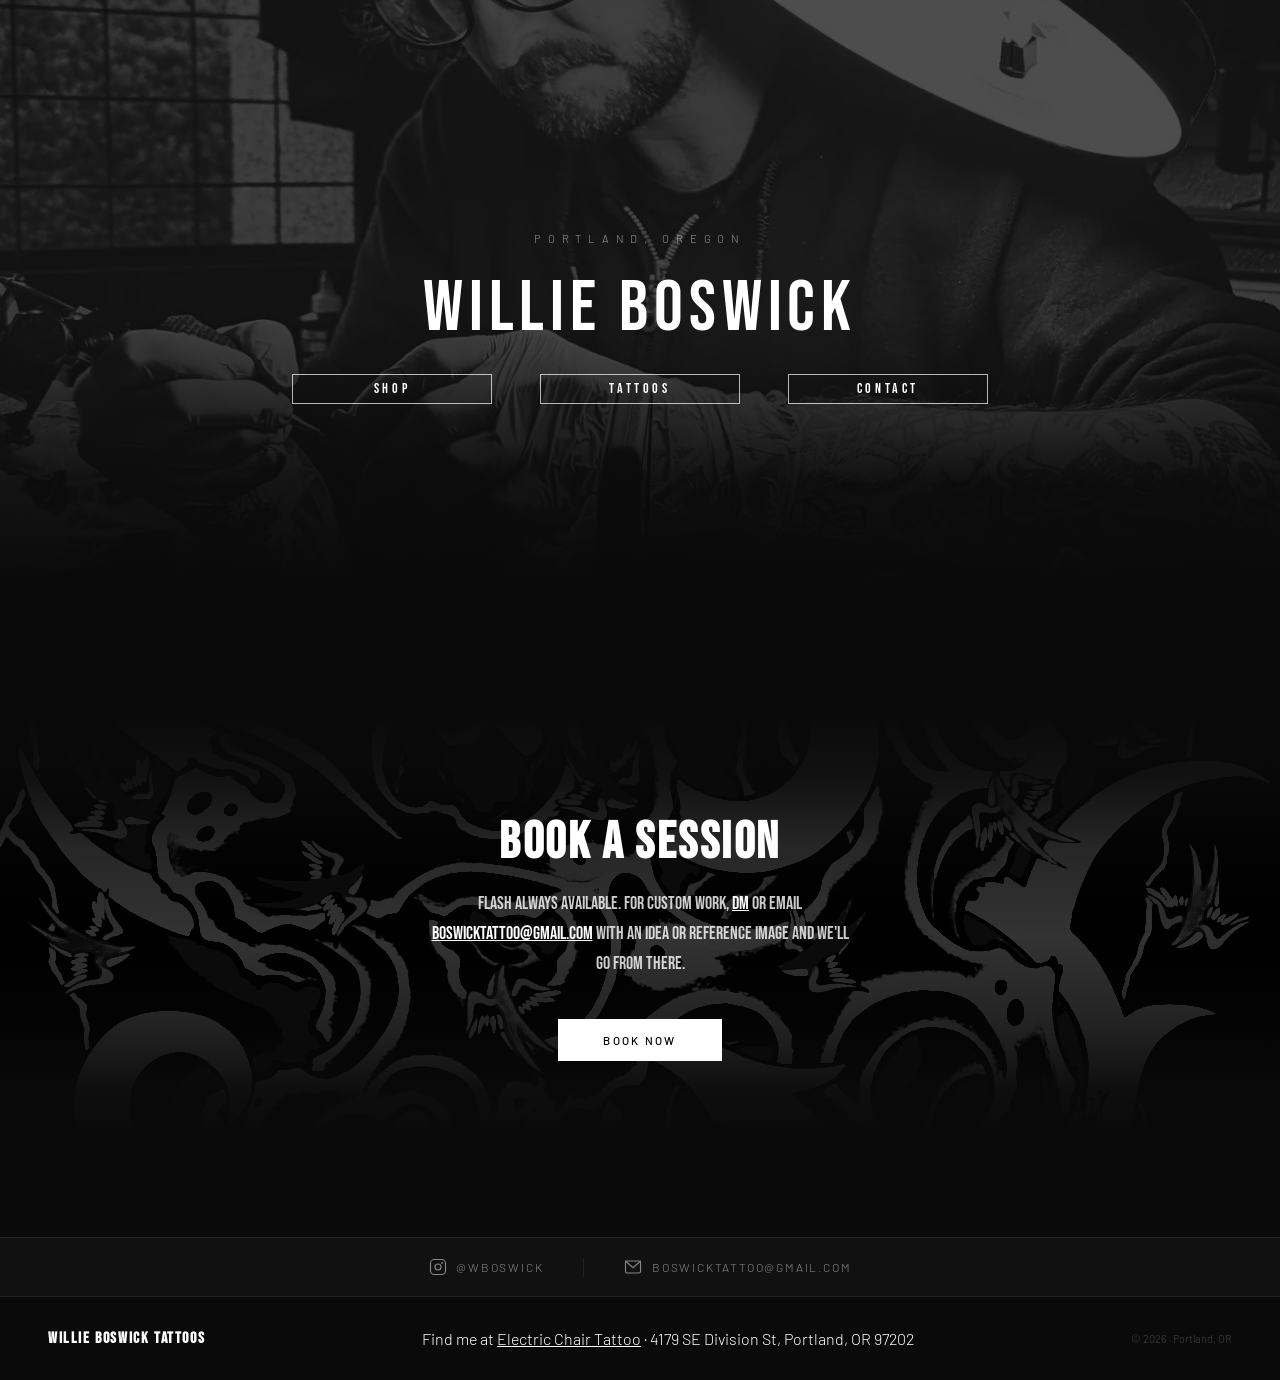
==== commit 061b250c: "footer" ====
--- a/index.html
+++ b/index.html
@@ -31,7 +31,25 @@
   <p>Flash always available. For custom work, <a href="https://ig.me/m/wboswick" aria-label="DM on Instagram">DM</a> or email <a href="mailto:boswicktattoo@gmail.com">boswicktattoo@gmail.com</a> with an idea or reference image and we'll go from there.</p>
   <a href="mailto:boswicktattoo@gmail.com" class="booking-cta">Book Now</a>
 </section>
-
+<!-- CONTACT BAR -->
+<div class="contact-bar">
+  <a href="https://www.instagram.com/wboswick" target="_blank" class="contact-bar-item">
+    <svg xmlns="http://www.w3.org/2000/svg" width="18" height="18" viewBox="0 0 24 24" fill="none" stroke="currentColor" stroke-width="1.5" stroke-linecap="round" stroke-linejoin="round">
+      <rect x="2" y="2" width="20" height="20" rx="5" ry="5"/>
+      <circle cx="12" cy="12" r="4"/>
+      <circle cx="17.5" cy="6.5" r="0.5" fill="currentColor"/>
+    </svg>
+    <span>@wboswick</span>
+  </a>
+  <div class="contact-bar-divider"></div>
+  <a href="mailto:boswicktattoo@gmail.com" class="contact-bar-item">
+    <svg xmlns="http://www.w3.org/2000/svg" width="18" height="18" viewBox="0 0 24 24" fill="none" stroke="currentColor" stroke-width="1.5" stroke-linecap="round" stroke-linejoin="round">
+      <rect x="2" y="4" width="20" height="16" rx="2"/>
+      <polyline points="2,4 12,13 22,4"/>
+    </svg>
+    <span>boswicktattoo@gmail.com</span>
+  </a>
+</div>
 <footer>
   <div class="footer-logo">Willie Boswick Tattoos</div>
   <div class="footer-address">Find me at <a href="https://www.electricchairportland.com">Electric Chair Tattoo</a> · 4179 SE Division St, Portland, OR 97202</div>
--- a/css/style.css
+++ b/css/style.css
@@ -145,44 +145,77 @@
 .about-cta:hover { background: #fff; color: #000; }
 
 /* GALLERY */
-.gallery-section { padding: 5rem 3rem; background: var(--black); }
 .gallery-header { margin-bottom: 2.5rem; }
 .gallery-header h2 {
   font-family: 'Bebas Neue', sans-serif;
   font-size: clamp(1.8rem, 3vw, 2.5rem);
 letter-spacing: 0.05em;
 }
+
+.tab.active, .tab:hover { color: #fff; border-bottom-color: #fff; }
+
+.gallery-section { padding: 4rem 5rem; background: var(--black); }
+ 
+.gallery-header { margin-bottom: 1.5rem; }
+.gallery-header h2 {
+  font-family: 'Bebas Neue', sans-serif;
+  font-size: clamp(1.8rem, 3vw, 2.5rem);
+  letter-spacing: 0.05em;
+}
+ 
 .gallery-tabs {
-  display: flex; gap: 0; margin-bottom: 2rem;
+  display: flex;
+  gap: 0;
+  margin-bottom: 2rem;
   border-bottom: 1px solid var(--ash);
 }
 .tab {
-  padding: 0.5rem 1.2rem;
-  font-size: 2rem; letter-spacing: 0.2em; text-transform: uppercase;
-  color: var(--smoke); cursor: pointer; background: none;
-  border: none; border-bottom: 2px solid transparent;
-  margin-bottom: -1px; transition: color 0.2s, border-color 0.2s;
+  padding: 0.4rem 1.2rem;
+  font-size: 0.7rem;
+  letter-spacing: 0.25em;
+  text-transform: uppercase;
+  color: var(--smoke);
+  cursor: pointer;
+  background: none;
+  border: none;
+  border-bottom: 2px solid transparent;
+  margin-bottom: -1px;
+  transition: color 0.2s, border-color 0.2s;
+  font-family: 'Barlow', sans-serif;
+  font-weight: 500;
 }
 .tab.active, .tab:hover { color: #fff; border-bottom-color: #fff; }
+ 
 .gallery-grid {
   display: grid;
-  grid-template-columns: repeat(auto-fill, minmax(240px, 1fr));
-  gap: 3px; max-width: 1100px;
+  grid-template-columns: repeat(auto-fill, minmax(160px, 1fr));
+  gap: 10px;
+  width: 100%;
 }
 .gallery-card {
-  aspect-ratio: 3/4; overflow: hidden; position: relative; cursor: pointer;
+  aspect-ratio: 1/1;
+  overflow: hidden;
+  position: relative;
+  cursor: pointer;
   background: var(--ash);
 }
-.gallery-card img { width: 100%; height: 100%; object-fit: cover; transition: transform 0.4s; }
-.gallery-card:hover img { transform: scale(1.04); }
-.gallery-card .ph {
-  width: 100%; height: 100%; display: flex; align-items: center; justify-content: center;
-  flex-direction: column; gap: 0.5rem; opacity: 0.2;
-}
-.gallery-card .ph span {
-  font-size: 0.6rem; letter-spacing: 0.2em; text-transform: uppercase; color: var(--smoke);
-}
-
+.gallery-card img {
+  width: 100%; height: 100%;
+  object-fit: cover;
+  transition: transform 0.4s;
+  display: block;
+}
+.gallery-card:hover img { transform: scale(1.05); }
+ 
+@media (max-width: 768px) {
+  .gallery-section { padding: 3rem 1rem; }
+  .gallery-grid {
+    grid-template-columns: repeat(auto-fill, minmax(120px, 1fr));
+    gap: 6px;
+  }
+  .gallery-tabs { flex-direction: row; }
+  .tab { font-size: 0.65rem; padding: 0.4rem 1rem; }
+}
 /* BOOKING */
 .booking {
   margin-top: 5rem;
@@ -245,17 +278,30 @@
 a { color: var(--white); text-decoration: underline; }
 /* RESPONSIVE */
 @media (max-width: 768px) {
+  .page-nav {
+  padding: 1rem 1.2rem;
+}
+.nav-logo {
+  font-size: 1rem;
+}
+.nav-links {
+  gap: 1.2rem;
+}
+.nav-links a {
+  font-size: 0.6rem;
+}
  .hero-content { padding: 0 1.5rem; padding-top:10rem }
   .strip { grid-template-columns: repeat(2, 1fr); height: 260px; }
   .about { grid-template-columns: 1fr; }
   .about-img { height: 300px; }
   .about-text { padding: 3rem 1.5rem; }
-  .gallery-section { padding: 3rem 1.5rem; }
   .booking { padding: 4rem 1.5rem;margin-bottom:1rem;margin-top:1rem;} 
   footer { flex-direction: column; gap: 1rem; text-align: center; }
     .hero-bg img {
     min-height: 80vh;
     object-fit: cover;
+      object-position: 25% center;
+
   }
     .hero-bg::after {
     background: linear-gradient(to bottom, rgba(10,10,10,0) 70%, rgba(10,10,10,0.8) 88%, rgba(10,10,10,1) 98%);
@@ -285,21 +331,22 @@
     text-align: center;
   }
 }
-
 .page-nav {
   display: flex;
   justify-content: space-between;
   align-items: center;
-  padding: 1.5rem 3rem;
+  padding: 1rem 1.5rem;
   background: var(--black);
   border-bottom: 1px solid var(--ash);
+  position: relative;
 }
 .nav-logo {
   font-family: 'Bebas Neue', sans-serif;
-  font-size: 1.2rem;
+  font-size: 1rem;
   letter-spacing: 0.1em;
   color: #fff;
   text-decoration: none;
+  white-space: nowrap;
 }
 .nav-links {
   display: flex;
@@ -314,6 +361,49 @@
   transition: color 0.2s;
 }
 .nav-links a:hover { color: #fff; }
+
+/* HAMBURGER */
+.nav-hamburger {
+  display: none;
+  flex-direction: column;
+  gap: 5px;
+  background: none;
+  border: none;
+  cursor: pointer;
+  padding: 0.25rem;
+}
+.nav-hamburger span {
+  display: block;
+  width: 22px;
+  height: 2px;
+  background: #fff;
+  transition: transform 0.25s, opacity 0.25s;
+}
+.nav-hamburger.open span:nth-child(1) { transform: translateY(7px) rotate(45deg); }
+.nav-hamburger.open span:nth-child(2) { opacity: 0; }
+.nav-hamburger.open span:nth-child(3) { transform: translateY(-7px) rotate(-45deg); }
+
+@media (max-width: 768px) {
+  .nav-hamburger { display: flex; }
+  .nav-links {
+    display: none;
+    position: absolute;
+    top: 100%;
+    left: 0; right: 0;
+    background: var(--black);
+    border-bottom: 1px solid var(--ash);
+    flex-direction: column;
+    gap: 0;
+    z-index: 50;
+  }
+  .nav-links.open { display: flex; }
+  .nav-links a {
+    padding: 1rem 1.5rem;
+    border-top: 1px solid var(--ash);
+    font-size: 0.7rem;
+  }
+}
+
 .shop-section { padding: 5rem 3rem; background: var(--black); }
 .shop-header { margin-bottom: 2.5rem; }
 .shop-header h2 {
@@ -359,7 +449,11 @@
   background: none; border: none; color: #fff;
   font-size: 1rem; cursor: pointer;
 }
-.modal-img { width: 100%; display: block; }
+.modal-img {
+  width: 100%;
+  max-height: 60vh;
+  object-fit: contain; 
+}
 .modal-details { padding: 1.5rem; }
 .modal-details h3 {
   font-family: 'Bebas Neue', sans-serif;
@@ -373,4 +467,79 @@
   font-size: 0.72rem; font-weight: 500; letter-spacing: 0.2em; text-transform: uppercase;
   transition: background 0.25s, color 0.25s;
 }
-.modal-buy:hover { background: var(--ash); color: #fff; }+.modal-buy:hover { background: var(--ash); color: #fff; }
+/* LIGHTBOX */
+.lightbox-overlay {
+  display: none;
+  position: fixed; inset: 0;
+  background: rgba(0,0,0,0.93);
+  z-index: 200;
+  align-items: center;
+  justify-content: center;
+}
+.lightbox-img {
+  max-width: 90vw;
+  max-height: 88vh;
+  object-fit: contain;
+  display: block;
+}
+.lightbox-close {
+  position: fixed; top: 1.2rem; right: 1.5rem;
+  background: none; border: none; color: #fff;
+  font-size: 1.4rem; cursor: pointer; z-index: 201;
+  opacity: 0.7; transition: opacity 0.2s;
+}
+.lightbox-close:hover { opacity: 1; }
+.lightbox-arrow {
+  position: fixed;
+  top: 50%; transform: translateY(-50%);
+  background: none; border: none; color: #fff;
+  font-size: 2.5rem; cursor: pointer; z-index: 201;
+  padding: 1rem;
+  opacity: 0.5; transition: opacity 0.2s;
+  line-height: 1;
+}
+.lightbox-arrow:hover { opacity: 1; }
+.lightbox-prev { left: 1rem; }
+.lightbox-next { right: 1rem; }
+.lightbox-counter {
+  position: fixed; bottom: 1.2rem; left: 50%; transform: translateX(-50%);
+  font-size: 0.7rem; letter-spacing: 0.2em; color: rgba(255,255,255,0.4);
+}
+/* CONTACT BAR */
+.contact-bar {
+  background: var(--dark);
+  border-top: 1px solid var(--ash);
+  border-bottom: 1px solid var(--ash);
+  padding: 1.2rem 3rem;
+  display: flex;
+  align-items: center;
+  justify-content: center;
+  gap: 2.5rem;
+}
+.contact-bar-item {
+  display: flex;
+  align-items: center;
+  gap: 0.6rem;
+  color: var(--smoke);
+  text-decoration: none;
+  font-size: 0.75rem;
+  letter-spacing: 0.15em;
+  text-transform: uppercase;
+  transition: color 0.2s;
+}
+.contact-bar-item:hover { color: #fff; }
+.contact-bar-divider {
+  width: 1px;
+  height: 1.2rem;
+  background: var(--ash);
+}
+
+@media (max-width: 768px) {
+  .contact-bar {
+    flex-direction: column;
+    gap: 1rem;
+    padding: 1.2rem 1.5rem;
+  }
+  .contact-bar-divider { width: 2rem; height: 1px; }
+}
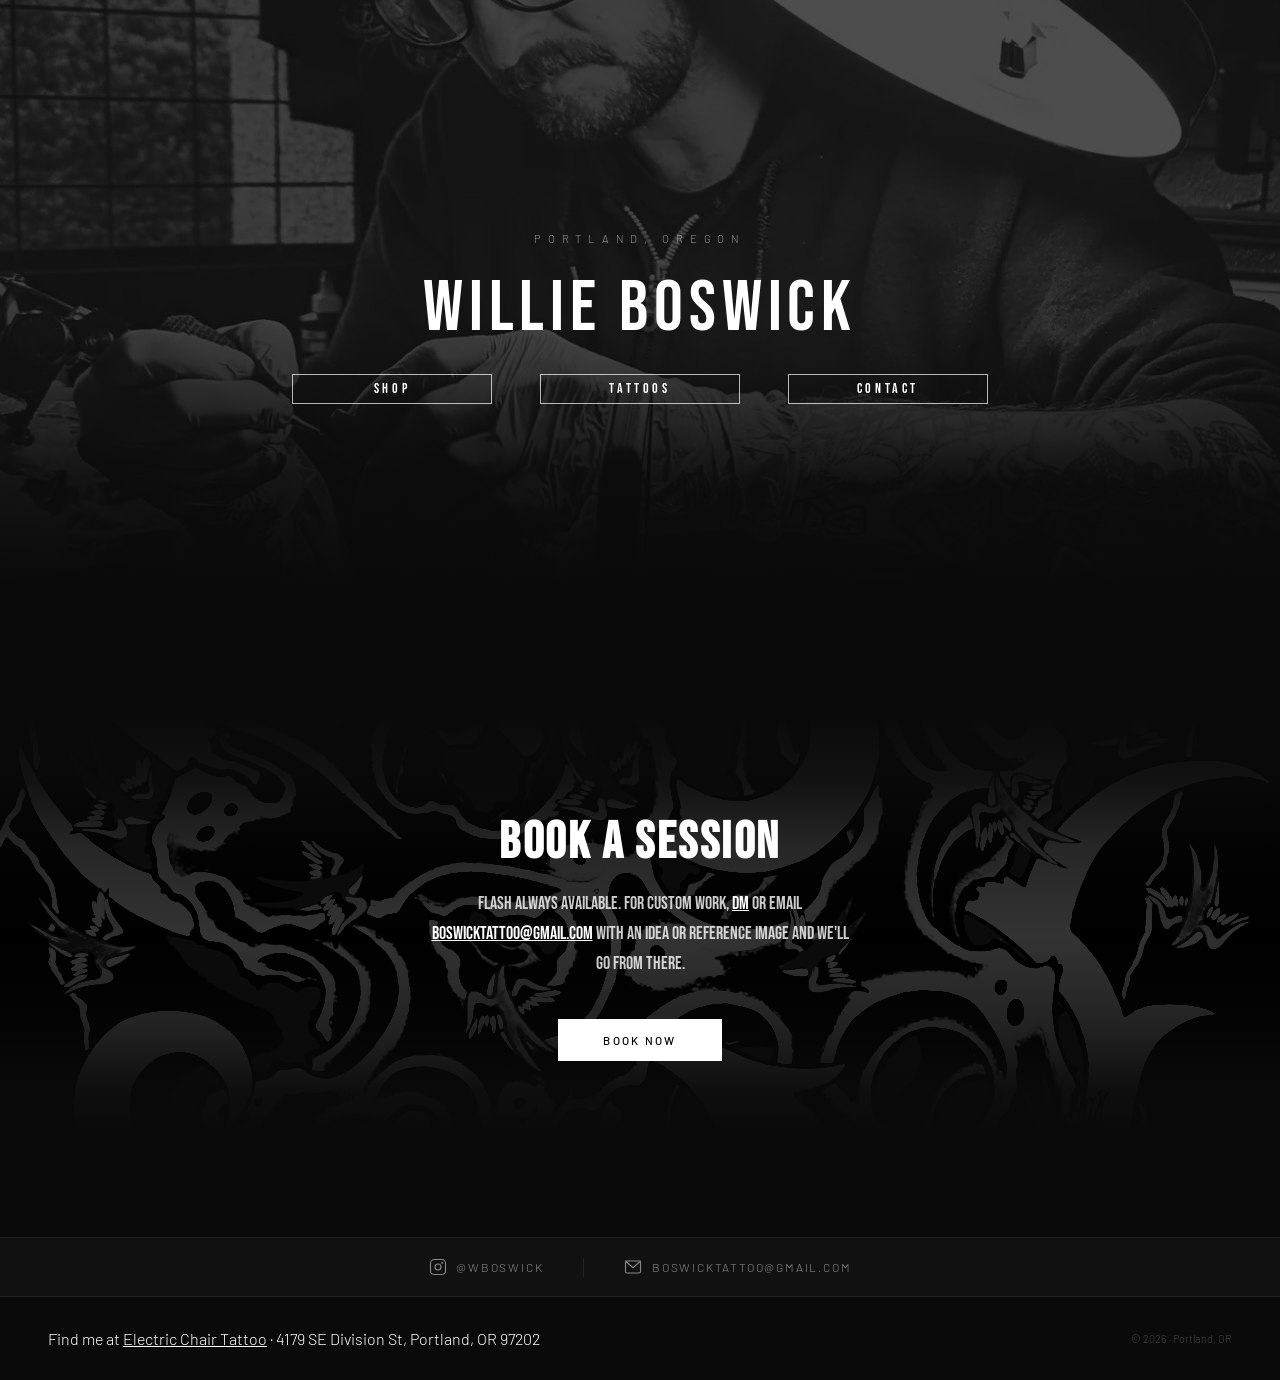
==== commit 1ae1c08b: "updates" ====
--- a/index.html
+++ b/index.html
@@ -51,7 +51,6 @@
   </a>
 </div>
 <footer>
-  <div class="footer-logo">Willie Boswick Tattoos</div>
   <div class="footer-address">Find me at <a href="https://www.electricchairportland.com">Electric Chair Tattoo</a> · 4179 SE Division St, Portland, OR 97202</div>
   <div class="footer-copy">© 2026 · Portland, OR</div>
 </footer>
